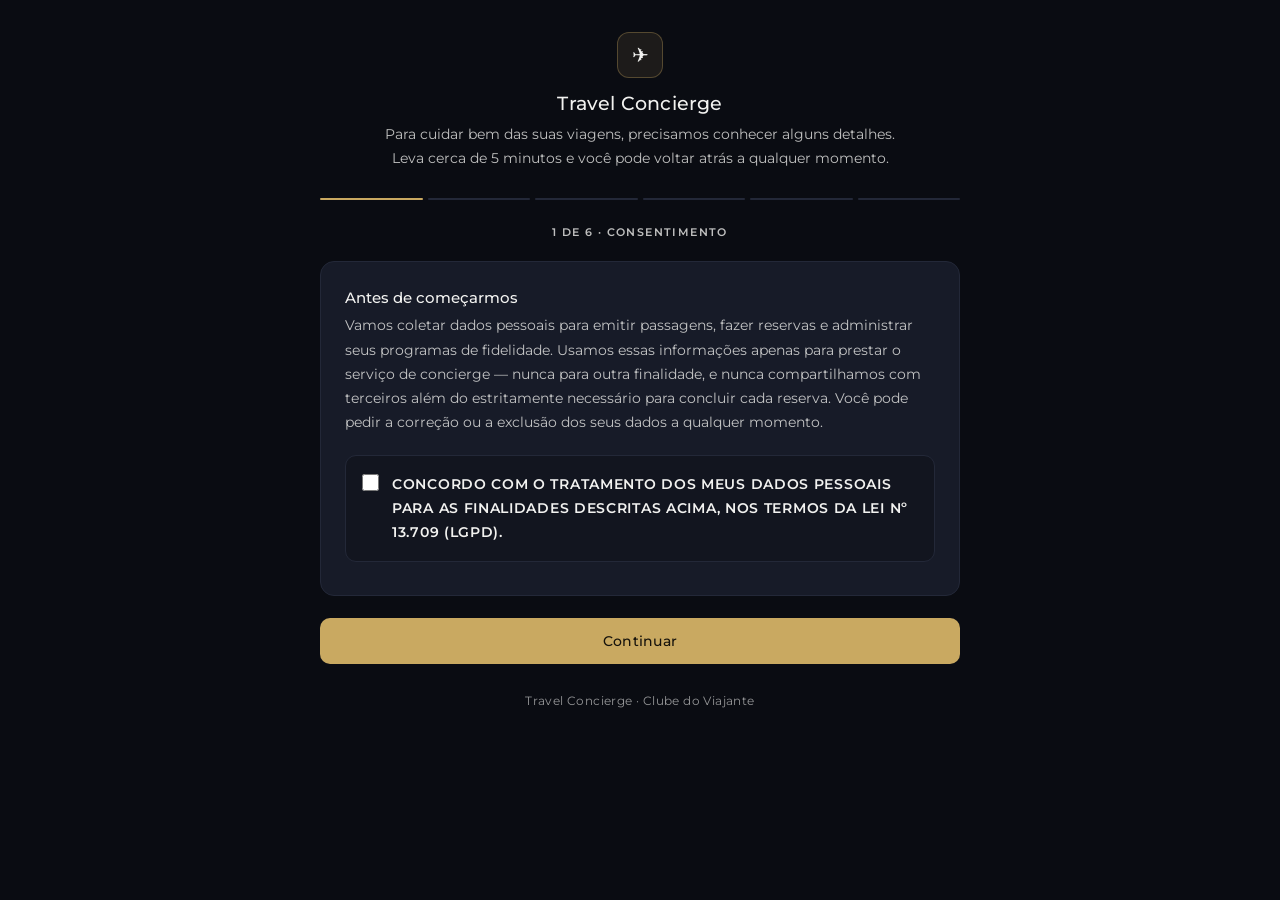
==== cadastro.html @ a0daefaf "cadastro: legibilidade e centralizacao do botao - --muted2 estava em 2.90:1 sobre o cartao, abaixo d" ====
<!DOCTYPE html>
<html lang="pt-BR" data-theme="dark">
<head>
<meta charset="UTF-8"/>
<meta name="viewport" content="width=device-width, initial-scale=1"/>
<meta name="robots" content="noindex, nofollow"/>
<meta http-equiv="Cache-Control" content="no-cache, no-store, must-revalidate"/>
<title>Travel Concierge — Cadastro</title>
<link href="https://fonts.googleapis.com/css2?family=Montserrat:wght@300;400;500;600;700;800&display=swap" rel="stylesheet"/>
<style>
*,*::before,*::after { box-sizing: border-box; margin: 0; padding: 0; }

:root {
  --bg: #0a0c12;
  --surface: #12151f;
  --card: #171b28;
  --border: #232838;
  --border2: #333a52;
  --text: #f2f2f0;
  --muted: rgba(242,242,240,.78);
  --muted2: rgba(242,242,240,.60);
  --gold: #c9a961;
  --gold-dim: rgba(201,169,97,.10);
  --gold-border: rgba(201,169,97,.32);
  --green: #34d399;
  --red: #ff585e;
  --font: 'Montserrat', sans-serif;
}

html, body {
  min-height: 100vh;
  background: var(--bg);
  color: var(--text);
  font-family: var(--font);
  font-size: 15px;
  font-weight: 400;
  -webkit-font-smoothing: antialiased;
}

@keyframes fadeUp { from { opacity:0; transform: translateY(14px); } to { opacity:1; transform:none; } }
@keyframes spin   { to { transform: rotate(360deg); } }
.fade { animation: fadeUp .4s cubic-bezier(.16,1,.3,1) both; }

.wrap { max-width: 680px; margin: 0 auto; padding: 32px 20px 80px; }

/* ── CABEÇALHO ── */
header { text-align: center; margin-bottom: 28px; }
.mark {
  width: 46px; height: 46px; margin: 0 auto 14px;
  border: 1px solid var(--gold-border); border-radius: 12px;
  background: var(--gold-dim);
  display: flex; align-items: center; justify-content: center; font-size: 20px;
}
h1 { font-size: 19px; font-weight: 500; letter-spacing: .2px; }
.sub { font-size: 13.5px; color: var(--muted); margin-top: 8px; line-height: 1.75; }

/* ── PROGRESSO ── */
.prog { display: flex; gap: 5px; margin: 22px 0 26px; }
.prog i {
  flex: 1; height: 2px; background: var(--border); border-radius: 2px;
  transition: background .35s ease;
}
.prog i.on   { background: var(--gold); }
.prog i.done { background: rgba(201,169,97,.42); }
.step-label {
  text-align: center; font-size: 10.5px; letter-spacing: 1.4px;
  text-transform: uppercase; color: var(--muted); margin-bottom: 22px; font-weight: 600;
}

/* ── CARTÃO ── */
.card {
  background: var(--card); border: 1px solid var(--border);
  border-radius: 14px; padding: 26px 24px;
}
.card + .card { margin-top: 14px; }
.card-h { font-size: 15px; font-weight: 500; margin-bottom: 6px; }
.card-d { font-size: 13.5px; color: var(--muted); line-height: 1.8; margin-bottom: 20px; }

/* ── CAMPOS ── */
.field { margin-bottom: 16px; }
.field:last-child { margin-bottom: 0; }
label {
  display: block; font-size: 11.5px; font-weight: 600; letter-spacing: .7px;
  text-transform: uppercase; color: var(--muted); margin-bottom: 7px;
}
label .opt { text-transform: none; letter-spacing: 0; color: var(--muted2); font-weight: 400; }
input[type=text], input[type=email], input[type=tel], input[type=date], input[type=number], textarea, select {
  width: 100%; background: var(--surface); border: 1px solid var(--border);
  border-radius: 9px; padding: 12px 13px; color: var(--text);
  font-family: var(--font); font-size: 15px; font-weight: 400;
  transition: border-color .18s, background .18s;
}
input:focus, textarea:focus, select:focus {
  outline: none; border-color: var(--gold-border); background: #0e111a;
}
input::placeholder, textarea::placeholder { color: var(--muted2); font-weight: 400; }
textarea { min-height: 108px; resize: vertical; line-height: 1.7; }
select { appearance: none; cursor: pointer;
  background-image: linear-gradient(45deg,transparent 50%,var(--muted) 50%),linear-gradient(135deg,var(--muted) 50%,transparent 50%);
  background-position: calc(100% - 17px) 50%, calc(100% - 12px) 50%;
  background-size: 5px 5px, 5px 5px; background-repeat: no-repeat; padding-right: 34px; }
select option { background: var(--surface); color: var(--text); }
.g2 { display: grid; grid-template-columns: 1fr 1fr; gap: 12px; }
.g3 { display: grid; grid-template-columns: 2fr 1fr; gap: 12px; }
.hint { font-size: 12.5px; color: var(--muted); margin-top: 6px; line-height: 1.65; }
.err-msg { font-size: 11.5px; color: var(--red); margin-top: 6px; display: none; }
.field.bad input, .field.bad select { border-color: rgba(255,88,94,.55); }
.field.bad .err-msg { display: block; }

/* honeypot — invisível para humanos, irresistível para bots */
.hp { position: absolute; left: -9999px; width: 1px; height: 1px; opacity: 0; }

/* ── CONSENTIMENTO ── */
.consent {
  display: flex; gap: 13px; align-items: flex-start; cursor: pointer;
  background: var(--surface); border: 1px solid var(--border);
  border-radius: 11px; padding: 16px; transition: border-color .18s;
}
.consent:hover { border-color: var(--border2); }
.consent.on { border-color: var(--gold-border); background: var(--gold-dim); }
.consent input { margin-top: 2px; accent-color: var(--gold); width: 17px; height: 17px; flex-shrink: 0; cursor: pointer; }
.consent span { font-size: 13.5px; color: var(--text); line-height: 1.8; }

/* ── PROGRAMAS ── */
.prog-item {
  border: 1px solid var(--border); border-radius: 11px;
  padding: 14px 15px; margin-bottom: 10px;
  background: var(--surface); transition: border-color .18s, background .18s;
}
.prog-item.on { border-color: var(--gold-border); background: var(--gold-dim); }
.prog-top { display: flex; align-items: center; gap: 12px; cursor: pointer; }
.prog-top input { accent-color: var(--gold); width: 17px; height: 17px; flex-shrink: 0; cursor: pointer; }
.prog-nome { flex: 1; font-size: 14px; font-weight: 500; }
.prog-det { display: none; gap: 12px; margin-top: 14px; }
.prog-item.on .prog-det { display: grid; grid-template-columns: 1fr 1fr; }
.prog-det label { font-size: 10px; }

/* ── BOTÕES ── */
.nav { display: flex; gap: 11px; margin-top: 22px; }
.btn {
  flex: 1; padding: 14px; border-radius: 10px; border: 1px solid transparent;
  font-family: var(--font); font-size: 13.5px; font-weight: 500; letter-spacing: .3px;
  cursor: pointer; transition: opacity .18s, border-color .18s, background .18s;
}
.btn:hover { opacity: .86; }
.btn-primary { background: var(--gold); color: #16130c; }
.btn-ghost { background: transparent; border-color: var(--border2); color: var(--text); flex: 0 0 110px; }
.btn:disabled { opacity: .45; cursor: not-allowed; }
.btn-add {
  background: transparent; border: 1px dashed var(--border2); color: var(--text);
  padding: 11px; font-size: 12.5px; width: 100%; border-radius: 9px;
  font-family: var(--font); font-weight: 400; cursor: pointer; margin-top: 4px;
}
.btn-add:hover { border-color: var(--gold-border); color: var(--gold); }

.spin {
  display: inline-block; width: 13px; height: 13px; vertical-align: -2px;
  border: 2px solid rgba(22,19,12,.3); border-top-color: #16130c;
  border-radius: 50%; animation: spin .7s linear infinite; margin-right: 8px;
}

/* ── FIM ── */
.done-box { text-align: center; padding: 46px 24px; }
.done-icon {
  width: 62px; height: 62px; margin: 0 auto 22px; border-radius: 50%;
  border: 1px solid rgba(52,211,153,.3); background: rgba(52,211,153,.08);
  display: flex; align-items: center; justify-content: center; font-size: 27px;
}
.done-box h2 { font-size: 18px; font-weight: 500; margin-bottom: 12px; }
.done-box p { font-size: 14px; color: var(--muted); line-height: 1.85; max-width: 400px; margin: 0 auto; }

.banner {
  border-radius: 10px; padding: 13px 15px; font-size: 12.5px; line-height: 1.7;
  margin-bottom: 18px; display: none;
}
.banner.show { display: block; }
.banner.err { background: rgba(255,88,94,.09); border: 1px solid rgba(255,88,94,.28); color: #ff9295; }

footer { text-align: center; font-size: 11.5px; color: var(--muted2); margin-top: 30px; letter-spacing: .4px; }

@media (max-width: 560px) {
  .wrap { padding: 24px 15px 60px; }
  .card { padding: 21px 17px; }
  .g2, .g3, .prog-item.on .prog-det { grid-template-columns: 1fr; }
  .btn-ghost { flex: 0 0 90px; }
}
</style>
</head>
<body>
<div class="wrap">

  <header>
    <div class="mark">✈</div>
    <h1>Travel Concierge</h1>
    <p class="sub">Para cuidar bem das suas viagens, precisamos conhecer alguns detalhes.<br/>Leva cerca de 5 minutos e você pode voltar atrás a qualquer momento.</p>
  </header>

  <div class="prog" id="prog"></div>
  <div class="step-label" id="step-label"></div>

  <div class="banner err" id="banner"></div>

  <form id="form" autocomplete="on" onsubmit="return false">

    <!-- honeypot -->
    <div class="hp" aria-hidden="true">
      <label>Não preencha este campo</label>
      <input type="text" id="website" name="website" tabindex="-1" autocomplete="off"/>
    </div>

    <!-- ETAPA 1 — CONSENTIMENTO -->
    <section class="etapa card fade" data-etapa="0">
      <div class="card-h">Antes de começarmos</div>
      <div class="card-d">
        Vamos coletar dados pessoais para emitir passagens, fazer reservas e administrar seus programas de fidelidade.
        Usamos essas informações apenas para prestar o serviço de concierge — nunca para outra finalidade,
        e nunca compartilhamos com terceiros além do estritamente necessário para concluir cada reserva.
        Você pode pedir a correção ou a exclusão dos seus dados a qualquer momento.
      </div>
      <label class="consent" id="consent-box">
        <input type="checkbox" id="consentimento"/>
        <span>Concordo com o tratamento dos meus dados pessoais para as finalidades descritas acima, nos termos da Lei nº 13.709 (LGPD).</span>
      </label>
    </section>

    <!-- ETAPA 2 — DADOS PESSOAIS -->
    <section class="etapa card" data-etapa="1" hidden>
      <div class="card-h">Seus dados</div>
      <div class="card-d">Os dados de documento precisam bater exatamente com o que está no seu passaporte ou RG — companhias aéreas não aceitam divergência.</div>

      <div class="field" data-req>
        <label>Nome completo</label>
        <input type="text" id="nome" autocomplete="name" placeholder="Como está no seu documento"/>
        <p class="err-msg">Informe nome e sobrenome.</p>
      </div>
      <div class="g2">
        <div class="field" data-req>
          <label>Telefone com DDD</label>
          <input type="tel" id="tel" autocomplete="tel" inputmode="numeric" placeholder="(31) 99999-0000"/>
          <p class="err-msg">Telefone inválido.</p>
        </div>
        <div class="field" data-req>
          <label>E-mail</label>
          <input type="email" id="email" autocomplete="email" placeholder="voce@email.com"/>
          <p class="err-msg">E-mail inválido.</p>
        </div>
      </div>
      <div class="g2">
        <div class="field" data-req>
          <label>CPF</label>
          <input type="text" id="cpf" inputmode="numeric" placeholder="000.000.000-00"/>
          <p class="err-msg">CPF inválido.</p>
        </div>
        <div class="field" data-req>
          <label>Data de nascimento</label>
          <input type="date" id="nasc"/>
          <p class="err-msg">Informe a data de nascimento.</p>
        </div>
      </div>
      <div class="g2">
        <div class="field">
          <label>Passaporte <span class="opt">— se tiver</span></label>
          <input type="text" id="passaporte" placeholder="AB123456"/>
        </div>
        <div class="field">
          <label>Validade do passaporte</label>
          <input type="date" id="passaporteVal"/>
        </div>
      </div>
    </section>

    <!-- ETAPA 3 — ENDEREÇO -->
    <section class="etapa card" data-etapa="2" hidden>
      <div class="card-h">Endereço</div>
      <div class="card-d">Usado no cadastro dos programas de fidelidade e como endereço de cobrança nas emissões.</div>

      <div class="g3">
        <div class="field" data-req>
          <label>CEP</label>
          <input type="text" id="cep" inputmode="numeric" autocomplete="postal-code" placeholder="30000-000"/>
          <p class="err-msg">CEP inválido.</p>
        </div>
        <div class="field">
          <label>Número</label>
          <input type="text" id="numero" placeholder="123"/>
        </div>
      </div>
      <div class="field" data-req>
        <label>Logradouro</label>
        <input type="text" id="logradouro" autocomplete="address-line1" placeholder="Rua, avenida…"/>
        <p class="err-msg">Informe o logradouro.</p>
      </div>
      <div class="field">
        <label>Complemento <span class="opt">— opcional</span></label>
        <input type="text" id="complemento" placeholder="Apartamento, bloco, referência"/>
      </div>
      <div class="g2">
        <div class="field"><label>Bairro</label><input type="text" id="bairro"/></div>
        <div class="field" data-req>
          <label>Cidade</label><input type="text" id="cidade"/>
          <p class="err-msg">Informe a cidade.</p>
        </div>
      </div>
      <div class="field" data-req>
        <label>Estado</label>
        <select id="estado"><option value="">Selecione…</option></select>
        <p class="err-msg">Selecione o estado.</p>
      </div>
    </section>

    <!-- ETAPA 4 — FIDELIDADE -->
    <section class="etapa card" data-etapa="3" hidden>
      <div class="card-h">Programas de fidelidade</div>
      <div class="card-d">
        Marque os programas em que você já tem conta. Ao marcar, aparecem dois campos: o saldo aproximado
        e a senha de acesso — guardamos cada senha separada por programa, então quando precisarmos emitir
        pela Smiles não vamos procurar no meio de um texto corrido.
      </div>
      <div id="programas"></div>

      <div class="field" style="margin-top:18px">
        <label>Algum outro programa que não está na lista?</label>
        <input type="text" id="outrosProgramas" placeholder="Ex.: Flying Blue, TAP Miles&amp;Go, Dragon Pass"/>
      </div>
      <div class="field">
        <label>E os programas em que você ainda não tem conta?</label>
        <select id="criarContas">
          <option value="Pode criar para mim">Pode criar para mim</option>
          <option value="Eu vou criar">Prefiro criar eu mesmo</option>
        </select>
      </div>
    </section>

    <!-- ETAPA 5 — CARTÕES -->
    <section class="etapa card" data-etapa="4" hidden>
      <div class="card-h">Cartões de crédito</div>
      <div class="card-d">
        Só queremos saber <strong style="font-weight:500;color:var(--text)">quais</strong> cartões você tem e o limite aproximado —
        isso define para onde vale transferir pontos e qual cartão usar em cada compra.
        Não pedimos número, validade nem código de segurança, e você não deve informar esses dados aqui.
      </div>
      <div id="cartoes"></div>
      <button type="button" class="btn-add" id="add-cartao">+ Adicionar outro cartão</button>
    </section>

    <!-- ETAPA 6 — VIAGEM -->
    <section class="etapa card" data-etapa="5" hidden>
      <div class="card-h">Sobre suas viagens</div>
      <div class="card-d">É a parte que mais nos ajuda a acertar. Escreva do seu jeito, sem se preocupar com formato.</div>

      <div class="field">
        <label>O que você quer realizar nos próximos 12 meses?</label>
        <textarea id="objetivos" placeholder="Destinos que sonha conhecer, número de viagens, ocasiões especiais, quem viaja com você…"></textarea>
      </div>
      <div class="field">
        <label>Como você gosta de viajar?</label>
        <textarea id="estilo" placeholder="Hotel ou apartamento, econômica ou executiva, roteiro cheio ou tempo livre, comida local ou restaurante badalado…"></textarea>
      </div>
      <div class="field">
        <label>Quem costuma viajar com você?</label>
        <textarea id="acompanhantes" style="min-height:88px" placeholder="Uma pessoa por linha: Nome completo — data de nascimento — CPF"></textarea>
        <p class="hint">Assim conseguimos emitir para todo mundo sem pedir os dados de novo a cada viagem.</p>
      </div>
    </section>

    <div class="nav" id="nav">
      <button type="button" class="btn btn-ghost" id="btn-voltar">Voltar</button>
      <button type="button" class="btn btn-primary" id="btn-avancar">Continuar</button>
    </div>
  </form>

  <!-- CONCLUSÃO -->
  <div class="card done-box fade" id="done" hidden>
    <div class="done-icon">✓</div>
    <h2>Cadastro recebido</h2>
    <p>Obrigado! Já temos tudo o que precisamos para começar. Vamos revisar suas informações e entrar em contato pelo WhatsApp em breve.</p>
  </div>

  <footer>Travel Concierge · Clube do Viajante</footer>
</div>

<script>
(function () {
'use strict';

var PROXY = 'https://cdv-proxy-production.up.railway.app';

// Ordem alfabética, convenção de todos os selects do ecossistema CDV.
var PROGRAMAS = [
  'AAdvantage', 'ALL Accor', 'Azul Fidelidade', 'Esfera', 'Executive Club',
  'Iberia Plus', 'Itaú', 'KM de Vantagens', 'LATAM Pass', 'Livelo',
  'Petrobras Premmia', 'Privilege Club', 'Shell Box', 'Smiles'
];

var UF = ['Acre','Alagoas','Amapá','Amazonas','Bahia','Ceará','Distrito Federal','Espírito Santo','Goiás','Maranhão','Mato Grosso','Mato Grosso do Sul','Minas Gerais','Pará','Paraíba','Paraná','Pernambuco','Piauí','Rio de Janeiro','Rio Grande do Norte','Rio Grande do Sul','Rondônia','Roraima','Santa Catarina','São Paulo','Sergipe','Tocantins'];

var TITULOS = ['Consentimento', 'Dados pessoais', 'Endereço', 'Fidelidade', 'Cartões', 'Suas viagens'];
var TOTAL = TITULOS.length;
var etapa = 0;
var enviando = false;

function $(id) { return document.getElementById(id); }
function val(id) { var e = $(id); return e ? e.value.trim() : ''; }
function digitos(v) { return String(v || '').replace(/\D/g, ''); }

// ── MONTAGEM ──────────────────────────────────────────────
UF.forEach(function (uf) {
  var o = document.createElement('option');
  o.value = uf; o.textContent = uf;
  $('estado').appendChild(o);
});

for (var i = 0; i < TOTAL; i++) $('prog').appendChild(document.createElement('i'));

PROGRAMAS.forEach(function (nome, i) {
  var d = document.createElement('div');
  d.className = 'prog-item';
  d.innerHTML =
    '<label class="prog-top">' +
      '<input type="checkbox" data-prog="' + i + '"/>' +
      '<span class="prog-nome">' + nome + '</span>' +
    '</label>' +
    '<div class="prog-det">' +
      '<div><label>Saldo aproximado</label><input type="text" inputmode="numeric" data-pontos="' + i + '" placeholder="Ex.: 45000"/></div>' +
      '<div><label>Senha de acesso</label><input type="text" data-senha="' + i + '" placeholder="Senha do site/app" autocomplete="off"/></div>' +
    '</div>';
  d.querySelector('input[type=checkbox]').addEventListener('change', function () {
    d.classList.toggle('on', this.checked);
    if (this.checked) { var s = d.querySelector('[data-pontos]'); if (s) s.focus(); }
  });
  $('programas').appendChild(d);
});

function addCartao(placeholder) {
  var n = $('cartoes').children.length + 1;
  if (n > 8) return;
  var f = document.createElement('div');
  f.className = 'field';
  f.innerHTML = '<label>Cartão ' + n + (n > 1 ? ' <span class="opt">— opcional</span>' : '') + '</label>' +
    '<input type="text" data-cartao placeholder="' + (placeholder || 'Ex.: Itaú Personnalité Black — limite 20 mil') + '"/>';
  $('cartoes').appendChild(f);
}
addCartao(); addCartao('Ex.: Nubank Ultravioleta — limite 8 mil');
$('add-cartao').addEventListener('click', function () { addCartao(); });

$('consentimento').addEventListener('change', function () {
  $('consent-box').classList.toggle('on', this.checked);
});

// ── MÁSCARAS ──────────────────────────────────────────────
$('cpf').addEventListener('input', function () {
  var v = digitos(this.value).slice(0, 11);
  this.value = v.replace(/(\d{3})(\d)/, '$1.$2').replace(/(\d{3})\.(\d{3})(\d)/, '$1.$2.$3')
                .replace(/\.(\d{3})(\d{1,2})$/, '.$1-$2');
});
$('tel').addEventListener('input', function () {
  var v = digitos(this.value).slice(0, 11);
  if (v.length > 10)      this.value = v.replace(/(\d{2})(\d{5})(\d{0,4})/, '($1) $2-$3');
  else if (v.length > 6)  this.value = v.replace(/(\d{2})(\d{4})(\d{0,4})/, '($1) $2-$3');
  else if (v.length > 2)  this.value = v.replace(/(\d{2})(\d{0,5})/, '($1) $2');
  else                    this.value = v;
});
$('cep').addEventListener('input', function () {
  var v = digitos(this.value).slice(0, 8);
  this.value = v.length > 5 ? v.replace(/(\d{5})(\d{0,3})/, '$1-$2') : v;
  if (v.length === 8) buscarCep(v);
});

// Preenchimento por CEP: conveniência pura. Se o serviço estiver fora do ar ou
// o CEP não existir, o formulário segue normalmente com digitação manual.
function buscarCep(cep) {
  fetch('https://viacep.com.br/ws/' + cep + '/json/')
    .then(function (r) { return r.json(); })
    .then(function (d) {
      if (d.erro) return;
      if (d.logradouro && !val('logradouro')) $('logradouro').value = d.logradouro;
      if (d.bairro     && !val('bairro'))     $('bairro').value     = d.bairro;
      if (d.localidade && !val('cidade'))     $('cidade').value     = d.localidade;
      if (d.uf) {
        var i = ['AC','AL','AP','AM','BA','CE','DF','ES','GO','MA','MT','MS','MG','PA','PB','PR','PE','PI','RJ','RN','RS','RO','RR','SC','SP','SE','TO'].indexOf(d.uf);
        if (i > -1) $('estado').value = UF[i];
      }
      if (!val('numero')) $('numero').focus();
    })
    .catch(function () { /* silencioso de propósito */ });
}

// ── VALIDAÇÃO ─────────────────────────────────────────────
function cpfValido(cpf) {
  var t = digitos(cpf);
  if (t.length !== 11 || /^(\d)\1{10}$/.test(t)) return false;
  var cortes = [9, 10];
  for (var k = 0; k < 2; k++) {
    var corte = cortes[k], soma = 0;
    for (var i = 0; i < corte; i++) soma += Number(t.charAt(i)) * (corte + 1 - i);
    var dv = (soma * 10) % 11;
    if (dv === 10) dv = 0;
    if (dv !== Number(t.charAt(corte))) return false;
  }
  return true;
}

function marcar(id, ok) {
  var f = $(id) ? $(id).closest('.field') : null;
  if (f) f.classList.toggle('bad', !ok);
  return ok;
}

function validarEtapa(n) {
  var ok = true;
  if (n === 0) {
    if (!$('consentimento').checked) { aviso('É necessário aceitar o tratamento dos dados para continuar.'); return false; }
  }
  if (n === 1) {
    ok = marcar('nome',  val('nome').split(/\s+/).length >= 2) && ok;
    ok = marcar('tel',   digitos(val('tel')).length >= 10) && ok;
    ok = marcar('email', /^[^@\s]+@[^@\s]+\.[^@\s]+$/.test(val('email'))) && ok;
    ok = marcar('cpf',   cpfValido(val('cpf'))) && ok;
    ok = marcar('nasc',  !!val('nasc')) && ok;
  }
  if (n === 2) {
    ok = marcar('cep',        digitos(val('cep')).length === 8) && ok;
    ok = marcar('logradouro', !!val('logradouro')) && ok;
    ok = marcar('cidade',     !!val('cidade')) && ok;
    ok = marcar('estado',     !!val('estado')) && ok;
  }
  if (!ok) aviso('Confira os campos destacados.');
  return ok;
}

function aviso(msg) {
  var b = $('banner');
  b.textContent = msg;
  b.classList.add('show');
  clearTimeout(aviso._t);
  aviso._t = setTimeout(function () { b.classList.remove('show'); }, 6000);
}

// ── NAVEGAÇÃO ─────────────────────────────────────────────
function render() {
  var secoes = document.querySelectorAll('.etapa');
  for (var i = 0; i < secoes.length; i++) {
    var ativa = Number(secoes[i].getAttribute('data-etapa')) === etapa;
    secoes[i].hidden = !ativa;
    if (ativa) { secoes[i].classList.remove('fade'); void secoes[i].offsetWidth; secoes[i].classList.add('fade'); }
  }
  var barras = $('prog').children;
  for (var j = 0; j < barras.length; j++) {
    barras[j].className = j < etapa ? 'done' : (j === etapa ? 'on' : '');
  }
  $('step-label').textContent = (etapa + 1) + ' de ' + TOTAL + ' · ' + TITULOS[etapa];
  $('btn-voltar').style.display = etapa === 0 ? 'none' : '';
  $('btn-avancar').textContent = etapa === TOTAL - 1 ? 'Enviar cadastro' : 'Continuar';
  window.scrollTo({ top: 0, behavior: 'smooth' });
}

$('btn-voltar').addEventListener('click', function () {
  if (etapa > 0) { etapa--; render(); }
});
$('btn-avancar').addEventListener('click', function () {
  if (enviando) return;
  if (!validarEtapa(etapa)) return;
  if (etapa < TOTAL - 1) { etapa++; render(); return; }
  enviar();
});

// ── ENVIO ─────────────────────────────────────────────────
function montarPayload() {
  var programas = [], senhas = [];
  PROGRAMAS.forEach(function (nome, i) {
    var marcado = document.querySelector('[data-prog="' + i + '"]').checked;
    var pontos  = document.querySelector('[data-pontos="' + i + '"]').value.trim();
    var senha   = document.querySelector('[data-senha="' + i + '"]').value.trim();
    programas.push({ programa: nome, tem: marcado, pontos: pontos });
    if (senha) senhas.push({ programa: nome, senha: senha });
  });

  var cartoes = [];
  var campos = document.querySelectorAll('[data-cartao]');
  for (var i = 0; i < campos.length; i++) if (campos[i].value.trim()) cartoes.push(campos[i].value.trim());

  return {
    website:       val('website'),
    consentimento: $('consentimento').checked,
    nome:          val('nome'),
    tel:           digitos(val('tel')),
    email:         val('email'),
    cpf:           digitos(val('cpf')),
    nasc:          val('nasc'),
    passaporte:    val('passaporte'),
    passaporteVal: val('passaporteVal'),
    cep:           digitos(val('cep')),
    logradouro:    val('logradouro'),
    numero:        val('numero'),
    complemento:   val('complemento'),
    bairro:        val('bairro'),
    cidade:        val('cidade'),
    estado:        val('estado'),
    acompanhantes: val('acompanhantes'),
    criarContas:   val('criarContas'),
    programas:     programas,
    outrosProgramas: val('outrosProgramas'),
    senhas:        senhas,
    cartoes:       cartoes,
    objetivos:     val('objetivos'),
    estilo:        val('estilo')
  };
}

function enviar() {
  enviando = true;
  var btn = $('btn-avancar');
  btn.disabled = true;
  btn.innerHTML = '<span class="spin"></span>Enviando…';

  fetch(PROXY + '/concierge/cadastro', {
    method: 'POST',
    headers: { 'Content-Type': 'application/json' },
    body: JSON.stringify(montarPayload())
  })
    .then(function (r) { return r.json().then(function (d) { return { status: r.status, d: d }; }); })
    .then(function (res) {
      if (!res.d.ok) throw new Error(res.d.erro || 'Não foi possível enviar agora.');
      $('form').hidden = true;
      $('prog').hidden = true;
      $('step-label').hidden = true;
      $('banner').classList.remove('show');
      $('done').hidden = false;
    })
    .catch(function (e) {
      enviando = false;
      btn.disabled = false;
      btn.textContent = 'Enviar cadastro';
      aviso(e.message || 'Falha de conexão. Verifique sua internet e tente novamente.');
    });
}

render();
})();
</script>
</body>
</html>
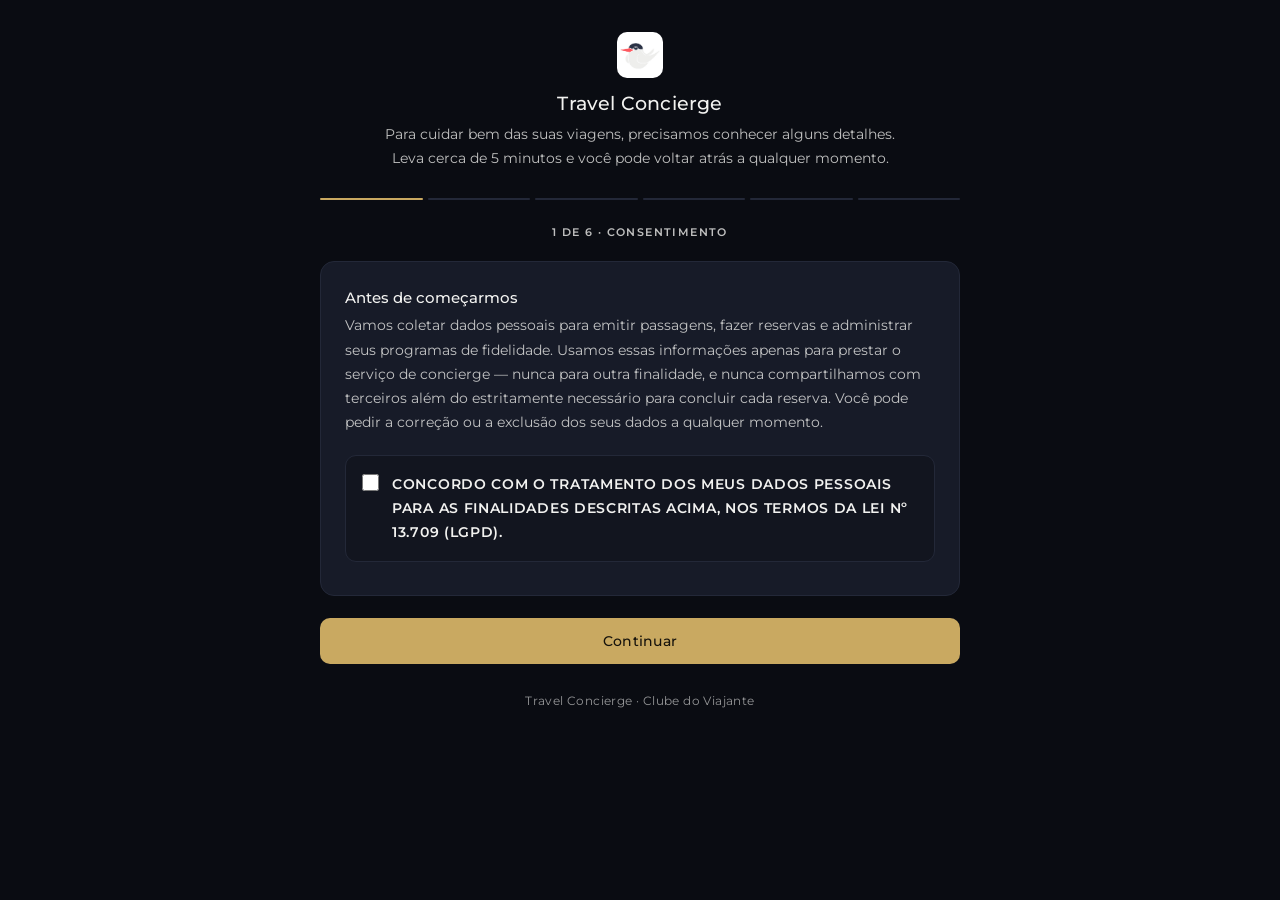
==== commit 8799a6fc: "cadastro.html: logo do passarinho (padrao CDV) no header + favicon" ====
--- a/cadastro.html
+++ b/cadastro.html
@@ -6,6 +6,7 @@
 <meta name="robots" content="noindex, nofollow"/>
 <meta http-equiv="Cache-Control" content="no-cache, no-store, must-revalidate"/>
 <title>Travel Concierge — Cadastro</title>
+<link rel="icon" type="image/png" href="[data-uri]"/>
 <link href="https://fonts.googleapis.com/css2?family=Montserrat:wght@300;400;500;600;700;800&display=swap" rel="stylesheet"/>
 <style>
 *,*::before,*::after { box-sizing: border-box; margin: 0; padding: 0; }
@@ -47,10 +48,9 @@
 header { text-align: center; margin-bottom: 28px; }
 .mark {
   width: 46px; height: 46px; margin: 0 auto 14px;
-  border: 1px solid var(--gold-border); border-radius: 12px;
-  background: var(--gold-dim);
-  display: flex; align-items: center; justify-content: center; font-size: 20px;
-}
+  display: flex; align-items: center; justify-content: center;
+}
+.mark img { width: 46px; height: 46px; object-fit: contain; border-radius: 10px; display: block; }
 h1 { font-size: 19px; font-weight: 500; letter-spacing: .2px; }
 .sub { font-size: 13.5px; color: var(--muted); margin-top: 8px; line-height: 1.75; }
 
@@ -84,6 +84,13 @@
   text-transform: uppercase; color: var(--muted); margin-bottom: 7px;
 }
 label .opt { text-transform: none; letter-spacing: 0; color: var(--muted2); font-weight: 400; }
+.field[data-req] > label::after {
+  content: ' *'; color: var(--gold); font-weight: 700; letter-spacing: 0;
+}
+.legenda-req {
+  font-size: 12px; color: var(--muted); margin-bottom: 18px;
+}
+.legenda-req b { color: var(--gold); font-weight: 700; }
 input[type=text], input[type=email], input[type=tel], input[type=date], input[type=number], textarea, select {
   width: 100%; background: var(--surface); border: 1px solid var(--border);
   border-radius: 9px; padding: 12px 13px; color: var(--text);
@@ -146,6 +153,24 @@
 .btn-primary { background: var(--gold); color: #16130c; }
 .btn-ghost { background: transparent; border-color: var(--border2); color: var(--text); flex: 0 0 110px; }
 .btn:disabled { opacity: .45; cursor: not-allowed; }
+.acomp-item {
+  border: 1px solid var(--border); border-radius: 11px;
+  padding: 14px 15px; margin-bottom: 10px; background: var(--surface);
+  position: relative;
+}
+.acomp-item .g-acomp { display: grid; grid-template-columns: 1fr 150px 170px; gap: 10px; }
+.acomp-num {
+  font-size: 10px; font-weight: 600; letter-spacing: 1px; text-transform: uppercase;
+  color: var(--muted2); margin-bottom: 10px; display: flex; align-items: center; gap: 8px;
+}
+.acomp-rm {
+  margin-left: auto; background: none; border: none; color: var(--muted);
+  font-size: 17px; line-height: 1; cursor: pointer; padding: 0 2px;
+  font-family: var(--font);
+}
+.acomp-rm:hover { color: var(--red); }
+@media (max-width: 560px) { .acomp-item .g-acomp { grid-template-columns: 1fr; } }
+
 .btn-add {
   background: transparent; border: 1px dashed var(--border2); color: var(--text);
   padding: 11px; font-size: 12.5px; width: 100%; border-radius: 9px;
@@ -190,7 +215,7 @@
 <div class="wrap">
 
   <header>
-    <div class="mark">✈</div>
+    <div class="mark"><img src="[data-uri]" alt="Travel Concierge"/></div>
     <h1>Travel Concierge</h1>
     <p class="sub">Para cuidar bem das suas viagens, precisamos conhecer alguns detalhes.<br/>Leva cerca de 5 minutos e você pode voltar atrás a qualquer momento.</p>
   </header>
@@ -227,6 +252,7 @@
     <section class="etapa card" data-etapa="1" hidden>
       <div class="card-h">Seus dados</div>
       <div class="card-d">Os dados de documento precisam bater exatamente com o que está no seu passaporte ou RG — companhias aéreas não aceitam divergência.</div>
+      <p class="legenda-req">Campos marcados com <b>*</b> são obrigatórios.</p>
 
       <div class="field" data-req>
         <label>Nome completo</label>
@@ -273,6 +299,7 @@
     <section class="etapa card" data-etapa="2" hidden>
       <div class="card-h">Endereço</div>
       <div class="card-d">Usado no cadastro dos programas de fidelidade e como endereço de cobrança nas emissões.</div>
+      <p class="legenda-req">Campos marcados com <b>*</b> são obrigatórios.</p>
 
       <div class="g3">
         <div class="field" data-req>
@@ -311,11 +338,7 @@
     <!-- ETAPA 4 — FIDELIDADE -->
     <section class="etapa card" data-etapa="3" hidden>
       <div class="card-h">Programas de fidelidade</div>
-      <div class="card-d">
-        Marque os programas em que você já tem conta. Ao marcar, aparecem dois campos: o saldo aproximado
-        e a senha de acesso — guardamos cada senha separada por programa, então quando precisarmos emitir
-        pela Smiles não vamos procurar no meio de um texto corrido.
-      </div>
+      <div class="card-d">Marque os programas em que você já tem conta. Ao marcar, abrem os campos de saldo e senha.</div>
       <div id="programas"></div>
 
       <div class="field" style="margin-top:18px">
@@ -335,8 +358,7 @@
     <section class="etapa card" data-etapa="4" hidden>
       <div class="card-h">Cartões de crédito</div>
       <div class="card-d">
-        Só queremos saber <strong style="font-weight:500;color:var(--text)">quais</strong> cartões você tem e o limite aproximado —
-        isso define para onde vale transferir pontos e qual cartão usar em cada compra.
+        Precisamos saber <strong style="font-weight:600;color:var(--text)">quais</strong> cartões você tem, para localizar onde estão seus pontos.
         Não pedimos número, validade nem código de segurança, e você não deve informar esses dados aqui.
       </div>
       <div id="cartoes"></div>
@@ -358,8 +380,8 @@
       </div>
       <div class="field">
         <label>Quem costuma viajar com você?</label>
-        <textarea id="acompanhantes" style="min-height:88px" placeholder="Uma pessoa por linha: Nome completo — data de nascimento — CPF"></textarea>
-        <p class="hint">Assim conseguimos emitir para todo mundo sem pedir os dados de novo a cada viagem.</p>
+        <div id="acomp-lista"></div>
+        <button type="button" class="btn-add" id="add-acomp">+ Adicionar pessoa</button>
       </div>
     </section>
 
@@ -437,11 +459,71 @@
   var f = document.createElement('div');
   f.className = 'field';
   f.innerHTML = '<label>Cartão ' + n + (n > 1 ? ' <span class="opt">— opcional</span>' : '') + '</label>' +
-    '<input type="text" data-cartao placeholder="' + (placeholder || 'Ex.: Itaú Personnalité Black — limite 20 mil') + '"/>';
+    '<input type="text" data-cartao placeholder="' + (placeholder || 'Ex.: Itaú Personnalité Visa Infinite') + '"/>';
   $('cartoes').appendChild(f);
 }
-addCartao(); addCartao('Ex.: Nubank Ultravioleta — limite 8 mil');
+addCartao(); addCartao('Ex.: Nubank Ultravioleta');
 $('add-cartao').addEventListener('click', function () { addCartao(); });
+
+// Acompanhantes em campos separados: antes era um textarea com instrucao de
+// formato, e cada pessoa escrevia de um jeito. Aqui o dado ja nasce partido.
+function addAcomp() {
+  var lista = $('acomp-lista');
+  if (lista.children.length >= 10) return;
+  var d = document.createElement('div');
+  d.className = 'acomp-item';
+  d.innerHTML =
+    '<div class="acomp-num"><span class="acomp-rotulo"></span>' +
+      '<button type="button" class="acomp-rm" title="Remover">&times;</button></div>' +
+    '<div class="g-acomp">' +
+      '<div><label>Nome completo</label><input type="text" data-ac-nome placeholder="Como está no documento"/></div>' +
+      '<div><label>Nascimento</label><input type="date" data-ac-nasc/></div>' +
+      '<div><label>CPF</label><input type="text" data-ac-cpf inputmode="numeric" placeholder="000.000.000-00"/></div>' +
+    '</div>';
+  d.querySelector('.acomp-rm').addEventListener('click', function () {
+    d.remove();
+    renumerarAcomp();
+  });
+  d.querySelector('[data-ac-cpf]').addEventListener('input', function () {
+    var v = digitos(this.value).slice(0, 11);
+    this.value = v.replace(/(\d{3})(\d)/, '$1.$2').replace(/(\d{3})\.(\d{3})(\d)/, '$1.$2.$3')
+                  .replace(/\.(\d{3})(\d{1,2})$/, '.$1-$2');
+  });
+  lista.appendChild(d);
+  renumerarAcomp();
+  return d;
+}
+
+function renumerarAcomp() {
+  var itens = $('acomp-lista').children;
+  for (var i = 0; i < itens.length; i++) {
+    itens[i].querySelector('.acomp-rotulo').textContent = 'Pessoa ' + (i + 1);
+    // A primeira so pode ser removida se houver outra: a lista nunca fica vazia.
+    itens[i].querySelector('.acomp-rm').style.display = (itens.length > 1) ? '' : 'none';
+  }
+}
+
+addAcomp();
+$('add-acomp').addEventListener('click', function () { addAcomp(); });
+
+// Continua saindo como texto — o painel, o lembrete-voo e as variaveis de
+// demanda leem `acompanhantes` como string. Uma pessoa por linha, no mesmo
+// formato "Nome - data - CPF" que a planilha antiga ja usava.
+function acompanhantesTexto() {
+  var linhas = [];
+  var itens = $('acomp-lista').children;
+  for (var i = 0; i < itens.length; i++) {
+    var nome = itens[i].querySelector('[data-ac-nome]').value.trim();
+    if (!nome) continue;
+    var nasc = itens[i].querySelector('[data-ac-nasc]').value;
+    var cpf  = digitos(itens[i].querySelector('[data-ac-cpf]').value);
+    var p = [nome];
+    if (nasc) p.push(nasc.split('-').reverse().join('/'));
+    if (cpf)  p.push(cpf);
+    linhas.push(p.join(' - '));
+  }
+  return linhas.join('\n');
+}
 
 $('consentimento').addEventListener('change', function () {
   $('consent-box').classList.toggle('on', this.checked);
@@ -596,7 +678,7 @@
     bairro:        val('bairro'),
     cidade:        val('cidade'),
     estado:        val('estado'),
-    acompanhantes: val('acompanhantes'),
+    acompanhantes: acompanhantesTexto(),
     criarContas:   val('criarContas'),
     programas:     programas,
     outrosProgramas: val('outrosProgramas'),
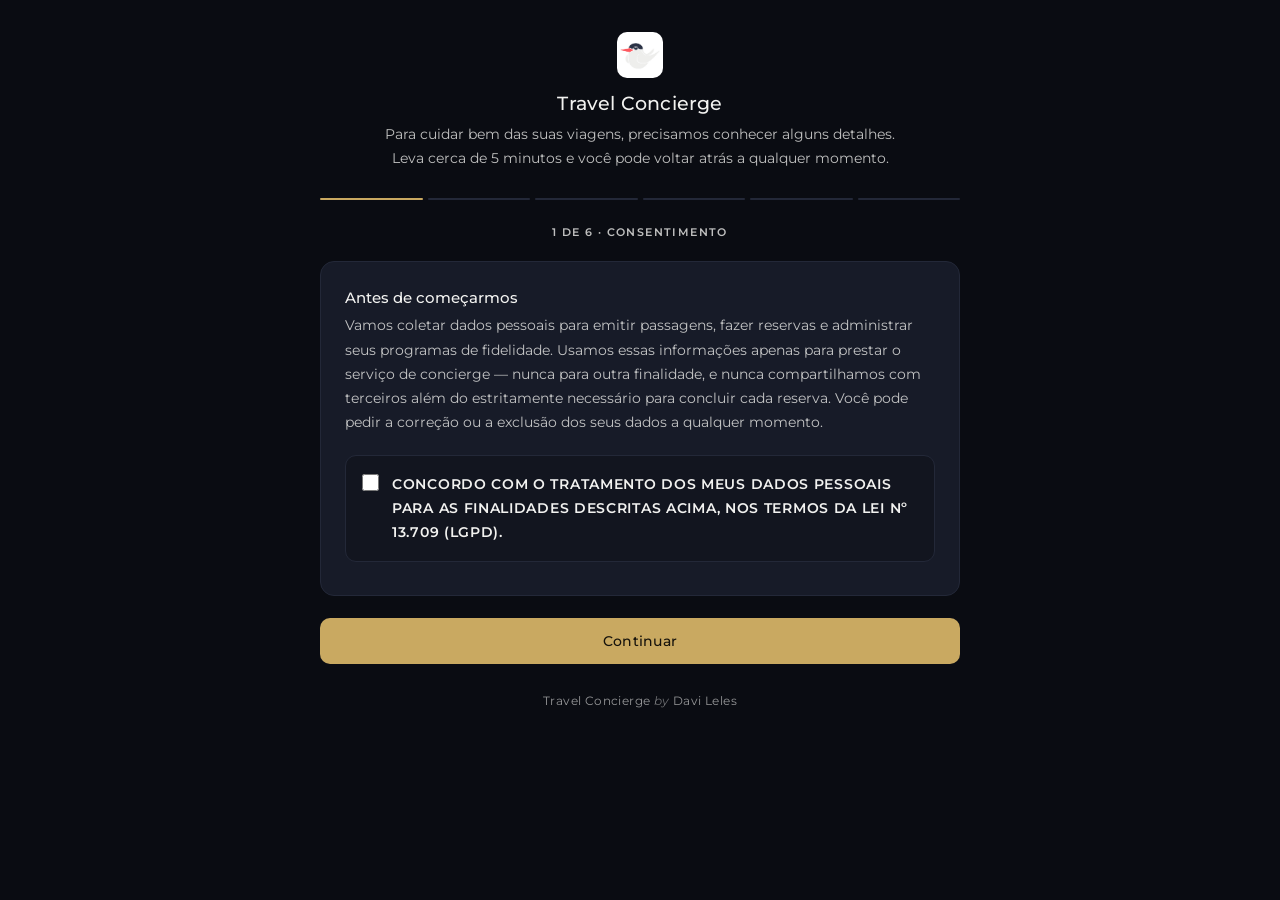
==== commit 0a6e9aad: "cadastro.html: remove mencao a Clube do Viajante; footer passa a Travel Concierge by Davi Leles" ====
--- a/cadastro.html
+++ b/cadastro.html
@@ -202,6 +202,7 @@
 .banner.err { background: rgba(255,88,94,.09); border: 1px solid rgba(255,88,94,.28); color: #ff9295; }
 
 footer { text-align: center; font-size: 11.5px; color: var(--muted2); margin-top: 30px; letter-spacing: .4px; }
+footer .by { font-style: italic; opacity: .72; }
 
 @media (max-width: 560px) {
   .wrap { padding: 24px 15px 60px; }
@@ -398,7 +399,7 @@
     <p>Obrigado! Já temos tudo o que precisamos para começar. Vamos revisar suas informações e entrar em contato pelo WhatsApp em breve.</p>
   </div>
 
-  <footer>Travel Concierge · Clube do Viajante</footer>
+  <footer>Travel Concierge <span class="by">by</span> Davi Leles</footer>
 </div>
 
 <script>
